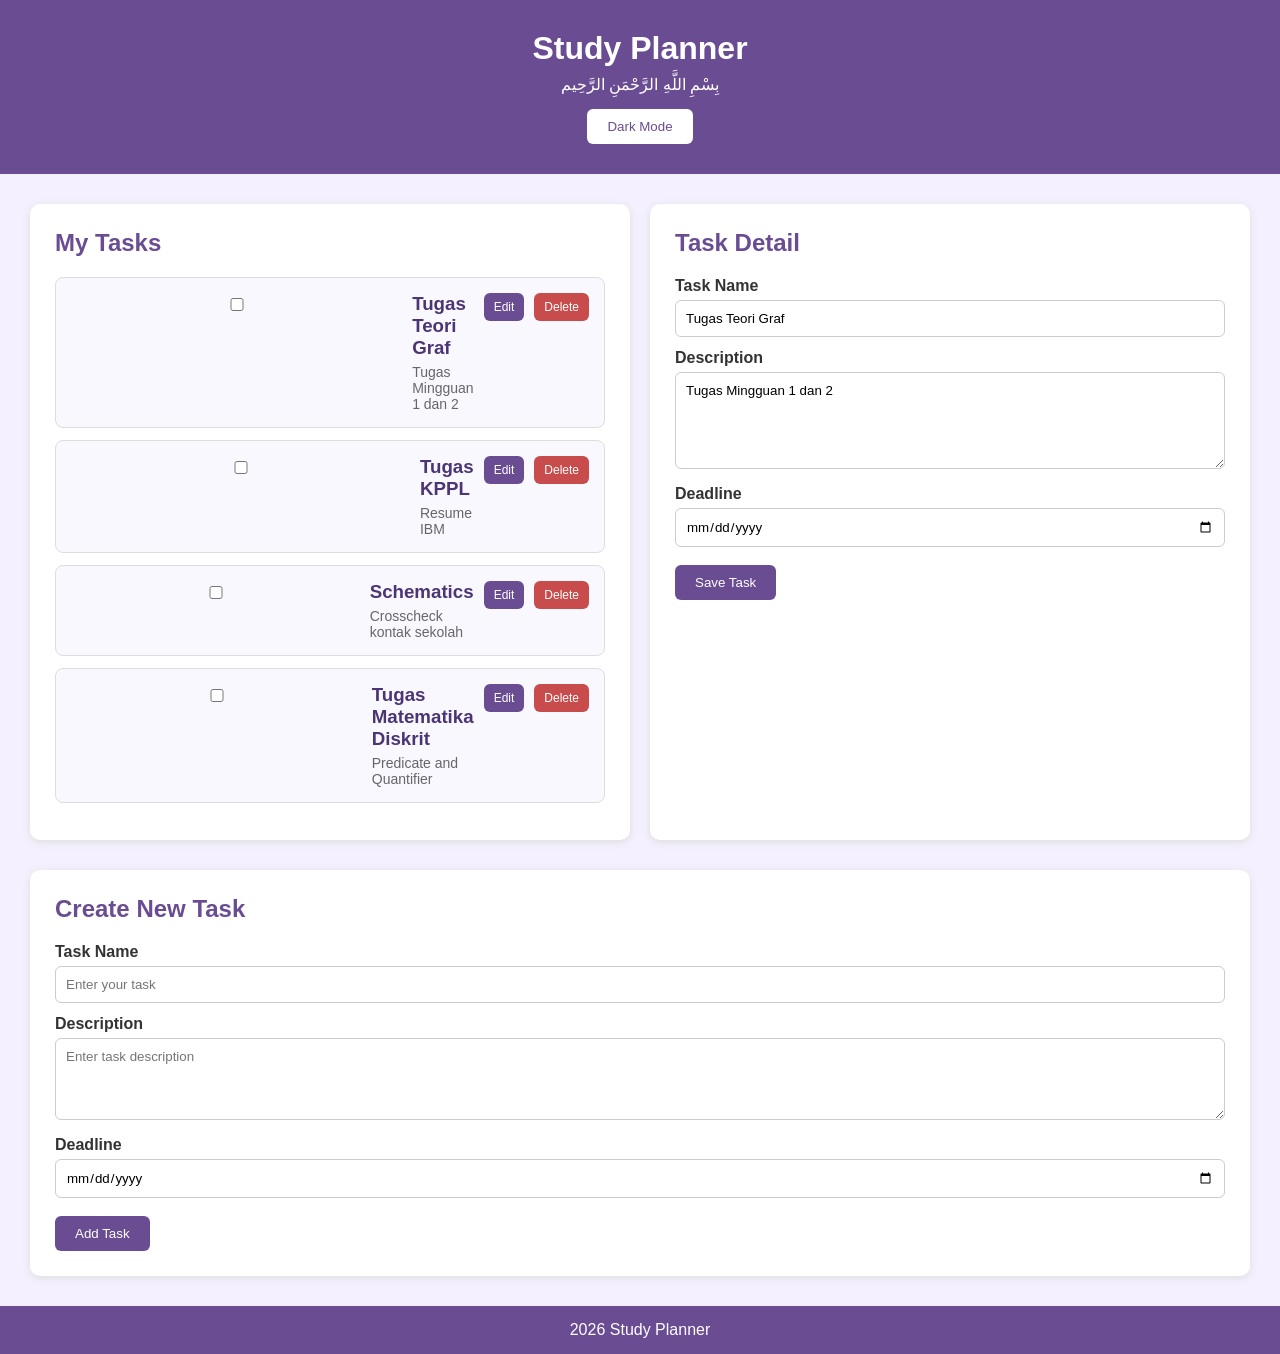
==== index.html @ 2ff332f0 "E02a" ====
<!DOCTYPE html>
<html lang="en">
<head>
    <meta charset="UTF-8">
    <meta name="viewport" content="width=device-width, initial-scale=1.0">
    <title>Study Planner</title>

    <link rel="stylesheet" href="style.css">
</head>

<body>

    <header>
        <h1>Study Planner</h1>
        <p>بِسْمِ اللَّهِ الرَّحْمَنِ الرَّحِيم</p>

        <button id="darkModeButton">Dark Mode</button>
    </header>

    <main>

        <section class="task-list">
            <h2>My Tasks</h2>

            <div class="task">
                <input type="checkbox">

                <div>
                    <h3>Tugas Teori Graf</h3>
                    <p>Tugas Mingguan 1 dan 2</p>
                </div>

                <button class="edit-button">Edit</button>
                <button class="delete-button">Delete</button>
            </div>

            <div class="task">
                <input type="checkbox">

                <div>
                    <h3>Tugas KPPL</h3>
                    <p>Resume IBM</p>
                </div>

                <button class="edit-button">Edit</button>
                <button class="delete-button">Delete</button>
            </div>

            <div class="task">
                <input type="checkbox">

                <div>
                    <h3>Schematics</h3>
                    <p>Crosscheck kontak sekolah</p>
                </div>

                <button class="edit-button">Edit</button>
                <button class="delete-button">Delete</button>
            </div>

            <div class="task">
                <input type="checkbox">

                <div>
                    <h3>Tugas Matematika Diskrit</h3>
                    <p>Predicate and Quantifier</p>
                </div>

                <button class="edit-button">Edit</button>
                <button class="delete-button">Delete</button>
            </div>

        </section>

        <aside class="task-detail">
            <h2>Task Detail</h2>

            <label>Task Name</label>
            <input type="text" value="Tugas Teori Graf">

            <label>Description</label>
            <textarea rows="5">Tugas Mingguan 1 dan 2</textarea>

            <label>Deadline</label>
            <input type="date">

            <button>Save Task</button>
        </aside>

    </main>

    <section class="new-task">
        <h2>Create New Task</h2>

        <form id="taskForm">

            <label>Task Name</label>
            <input type="text" id="taskName" placeholder="Enter your task" required>

            <label>Description</label>
            <textarea id="taskDescription" rows="4" placeholder="Enter task description" required></textarea>

            <label>Deadline</label>
            <input type="date" id="taskDeadline">

            <button type="submit">Add Task</button>

        </form>
    </section>

    <footer>
        <p>2026 Study Planner</p>
    </footer>

    <script src="script.js"></script>

</body>
</html>
---- style.css ----
* {
    box-sizing: border-box;
}

body {
    margin: 0;
    font-family: Arial, sans-serif;
    background-color: #f5f0ff;
    color: #333;
}

header {
    background-color: #6a4c93;
    color: white;
    text-align: center;
    padding: 30px;
}

header h1 {
    margin: 0;
    font-size: 32px;
}

header p {
    margin: 8px 0 0;
}

main {
    display: grid;
    grid-template-columns: 1fr 1fr;
    gap: 20px;
    padding: 30px;
}

.task-list,
.task-detail,
.new-task {
    background-color: white;
    padding: 25px;
    border-radius: 10px;
    box-shadow: 0 2px 8px #ddd;
}

h2 {
    color: #6a4c93;
    margin-top: 0;
}

.task {
    display: flex;
    align-items: flex-start;
    gap: 10px;

    padding: 15px;
    margin-bottom: 12px;

    border: 1px solid #ddd;
    border-radius: 8px;

    background-color: #faf8ff;
}

.task input {
    margin-top: 5px;
}

.task h3 {
    margin: 0 0 5px;
    color: #4b3575;
}

.task p {
    margin: 0;
    font-size: 14px;
    color: #666;
}

.task div {
    flex: 1;
}

label {
    display: block;
    margin-top: 12px;
    margin-bottom: 5px;
    font-weight: bold;
}

input,
textarea {
    width: 100%;
    padding: 10px;

    border: 1px solid #ccc;
    border-radius: 6px;

    font-family: Arial, sans-serif;
}

button {
    margin-top: 18px;

    padding: 10px 20px;

    background-color: #6a4c93;
    color: white;

    border: none;
    border-radius: 6px;

    cursor: pointer;
}

button:hover {
    background-color: #513675;
}

.new-task {
    margin: 0 30px 30px;
}

footer {
    background-color: #6a4c93;
    color: white;

    text-align: center;
    padding: 15px;
}

footer p {
    margin: 0;
}

.edit-button,
.delete-button {
    margin-top: 0;
    padding: 7px 10px;
    font-size: 12px;
}

.delete-button {
    background-color: #c94c4c;
}

.delete-button:hover {
    background-color: #a83d3d;
}

.task.completed h3,
.task.completed p {
    text-decoration: line-through;
    opacity: 0.6;
}

body.dark-mode {
    background-color: #222;
    color: white;
}

body.dark-mode .task-list,
body.dark-mode .task-detail,
body.dark-mode .new-task {
    background-color: #333;
}

body.dark-mode .task {
    background-color: #444;
    border-color: #666;
}

body.dark-mode .task h3 {
    color: #ddd;
}

body.dark-mode .task p {
    color: #ccc;
}

body.dark-mode h2 {
    color: #c9a7ff;
}

#darkModeButton {
    margin-top: 15px;
    background-color: white;
    color: #6a4c93;
}

#darkModeButton:hover {
    background-color: #eee;
}

@media (max-width: 768px) {

    main {
        grid-template-columns: 1fr;
        padding: 15px;
    }

    .new-task {
        margin: 0 15px 15px;
    }

    header h1 {
        font-size: 26px;
    }

}
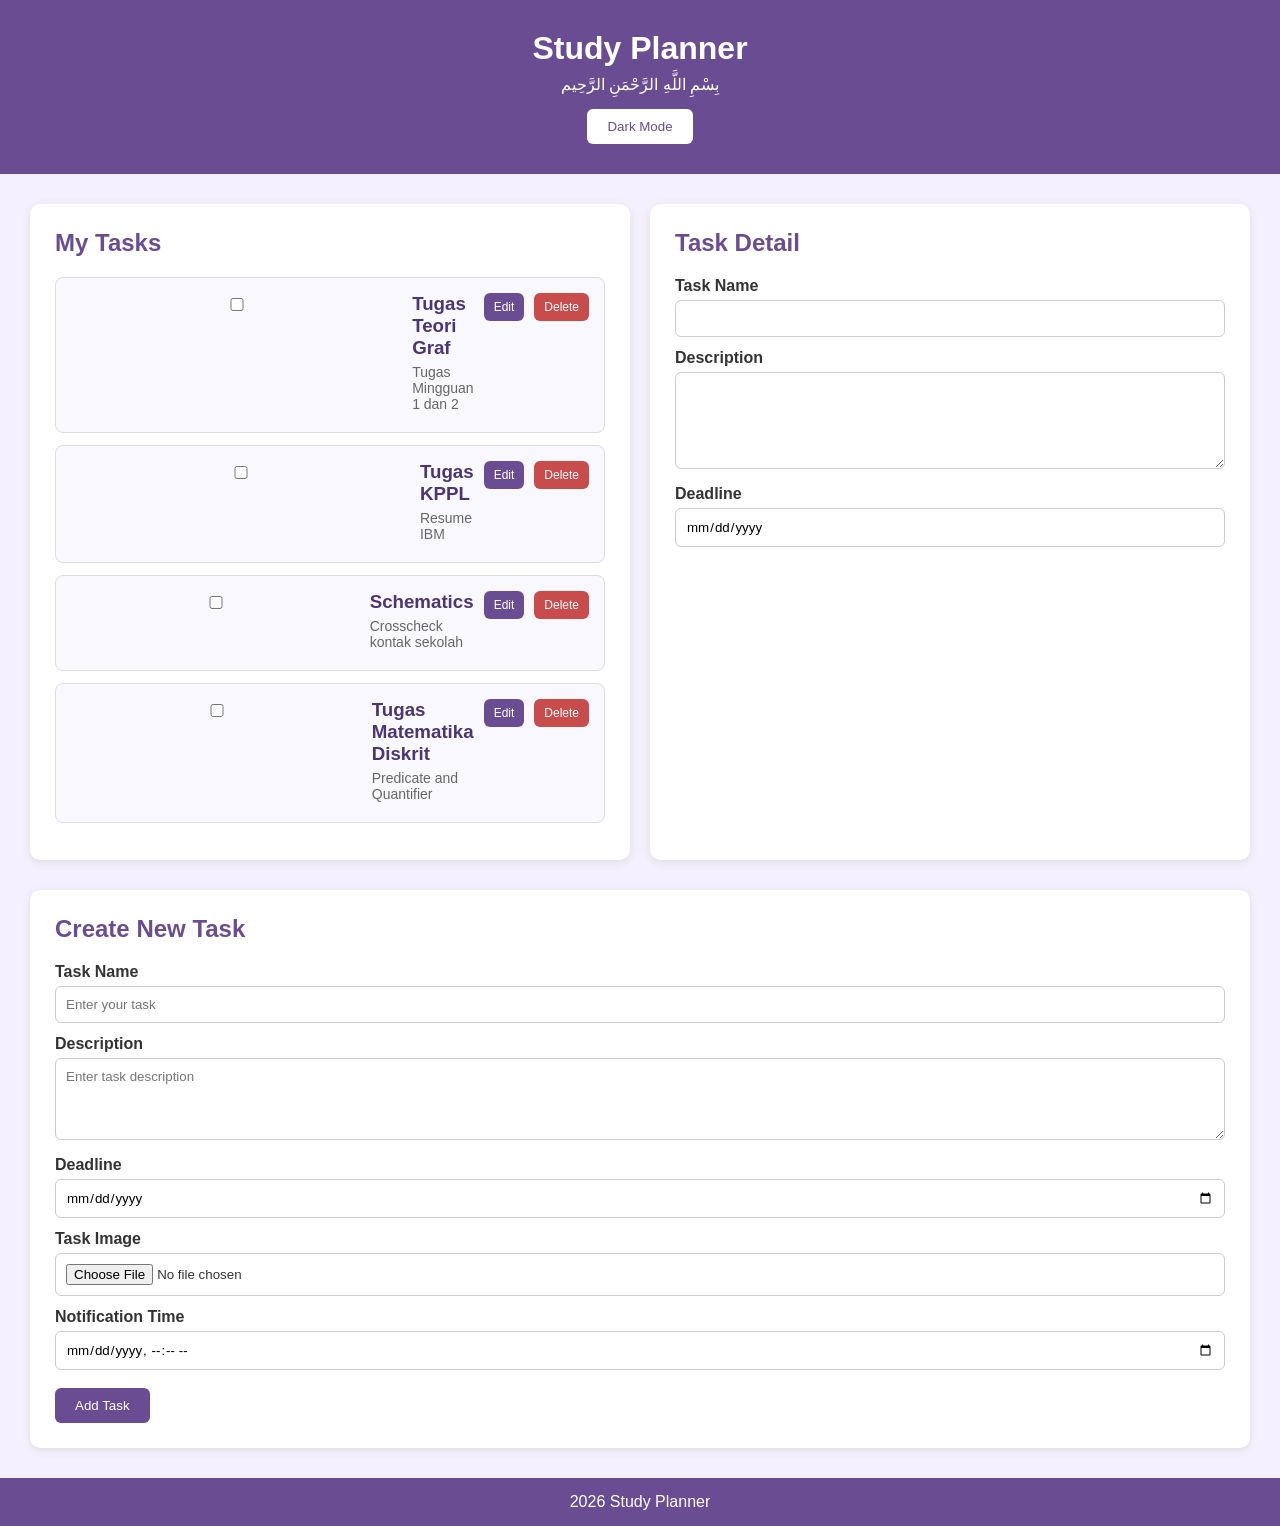
==== commit 522f1d2e: "E03" ====
--- a/index.html
+++ b/index.html
@@ -1,5 +1,6 @@
 <!DOCTYPE html>
 <html lang="en">
+
 <head>
     <meta charset="UTF-8">
     <meta name="viewport" content="width=device-width, initial-scale=1.0">
@@ -9,102 +10,98 @@
 </head>
 
 <body>
-
     <header>
         <h1>Study Planner</h1>
         <p>بِسْمِ اللَّهِ الرَّحْمَنِ الرَّحِيم</p>
 
-        <button id="darkModeButton">Dark Mode</button>
+        <button type="button" id="darkModeButton">
+            Dark Mode
+        </button>
     </header>
 
     <main>
-
-        <section class="task-list">
-            <h2>My Tasks</h2>
-
-            <div class="task">
-                <input type="checkbox">
-
-                <div>
-                    <h3>Tugas Teori Graf</h3>
-                    <p>Tugas Mingguan 1 dan 2</p>
-                </div>
-
-                <button class="edit-button">Edit</button>
-                <button class="delete-button">Delete</button>
+        <section class="task-list" aria-labelledby="taskListTitle">
+            <h2 id="taskListTitle">My Tasks</h2>
+            <div id="taskContainer" aria-live="polite">
             </div>
-
-            <div class="task">
-                <input type="checkbox">
-
-                <div>
-                    <h3>Tugas KPPL</h3>
-                    <p>Resume IBM</p>
-                </div>
-
-                <button class="edit-button">Edit</button>
-                <button class="delete-button">Delete</button>
-            </div>
-
-            <div class="task">
-                <input type="checkbox">
-
-                <div>
-                    <h3>Schematics</h3>
-                    <p>Crosscheck kontak sekolah</p>
-                </div>
-
-                <button class="edit-button">Edit</button>
-                <button class="delete-button">Delete</button>
-            </div>
-
-            <div class="task">
-                <input type="checkbox">
-
-                <div>
-                    <h3>Tugas Matematika Diskrit</h3>
-                    <p>Predicate and Quantifier</p>
-                </div>
-
-                <button class="edit-button">Edit</button>
-                <button class="delete-button">Delete</button>
-            </div>
-
         </section>
 
-        <aside class="task-detail">
-            <h2>Task Detail</h2>
-
-            <label>Task Name</label>
-            <input type="text" value="Tugas Teori Graf">
-
-            <label>Description</label>
-            <textarea rows="5">Tugas Mingguan 1 dan 2</textarea>
-
-            <label>Deadline</label>
-            <input type="date">
-
-            <button>Save Task</button>
+        <aside class="task-detail" aria-labelledby="detailTitle">
+            <h2 id="detailTitle">Task Detail</h2>
+            <label for="detailName">Task Name</label>
+            <input
+                type="text"
+                id="detailName"
+                readonly
+            >
+            <label for="detailDescription">Description</label>
+            <textarea
+                id="detailDescription"
+                rows="5"
+                readonly
+            ></textarea>
+            <label for="detailDeadline">Deadline</label>
+            <input
+                type="date"
+                id="detailDeadline"
+                readonly
+            >
         </aside>
-
     </main>
 
-    <section class="new-task">
-        <h2>Create New Task</h2>
+    <section class="new-task" aria-labelledby="newTaskTitle">
+        <h2 id="newTaskTitle">Create New Task</h2>
 
         <form id="taskForm">
+            <label for="taskName">
+                Task Name
+            </label>
+            <input
+                type="text"
+                id="taskName"
+                placeholder="Enter your task"
+                required
+            >
 
-            <label>Task Name</label>
-            <input type="text" id="taskName" placeholder="Enter your task" required>
+            <label for="taskDescription">
+                Description
+            </label>
+            <textarea
+                id="taskDescription"
+                rows="4"
+                placeholder="Enter task description"
+                required
+            ></textarea>
 
-            <label>Description</label>
-            <textarea id="taskDescription" rows="4" placeholder="Enter task description" required></textarea>
+            <label for="taskDeadline">
+                Deadline
+            </label>
+            <input
+                type="date"
+                id="taskDeadline"
+            >
 
-            <label>Deadline</label>
-            <input type="date" id="taskDeadline">
+            <label for="taskImage">
+                Task Image
+            </label>
+            <input
+                type="file"
+                id="taskImage"
+                accept="image/*"
+                capture="environment"
+            >
 
-            <button type="submit">Add Task</button>
+            <label for="notificationTime">
+                Notification Time
+            </label>
+            <input
+                type="datetime-local"
+                id="notificationTime"
+            >
 
+            <button type="submit">
+                Add Task
+            </button>
         </form>
     </section>
 
@@ -113,6 +110,5 @@
     </footer>
 
     <script src="script.js"></script>
-
 </body>
 </html>
--- a/style.css
+++ b/style.css
@@ -60,7 +60,7 @@
     background-color: #faf8ff;
 }
 
-.task input {
+.task input[type="checkbox"] {
     margin-top: 5px;
 }
 
@@ -70,13 +70,21 @@
 }
 
 .task p {
-    margin: 0;
+    margin: 0 0 5px;
     font-size: 14px;
     color: #666;
 }
 
 .task div {
     flex: 1;
+}
+
+.task-image {
+    width: 120px;
+    max-height: 100px;
+    object-fit: cover;
+    border-radius: 6px;
+    margin-top: 10px;
 }
 
 label {
@@ -97,6 +105,10 @@
     font-family: Arial, sans-serif;
 }
 
+textarea {
+    resize: vertical;
+}
+
 button {
     margin-top: 18px;
 
@@ -113,6 +125,13 @@
 
 button:hover {
     background-color: #513675;
+}
+
+button:focus,
+input:focus,
+textarea:focus {
+    outline: 3px solid #c9a7ff;
+    outline-offset: 2px;
 }
 
 .new-task {
@@ -205,4 +224,8 @@
         font-size: 26px;
     }
 
+    .task {
+        flex-wrap: wrap;
+    }
+
 }
